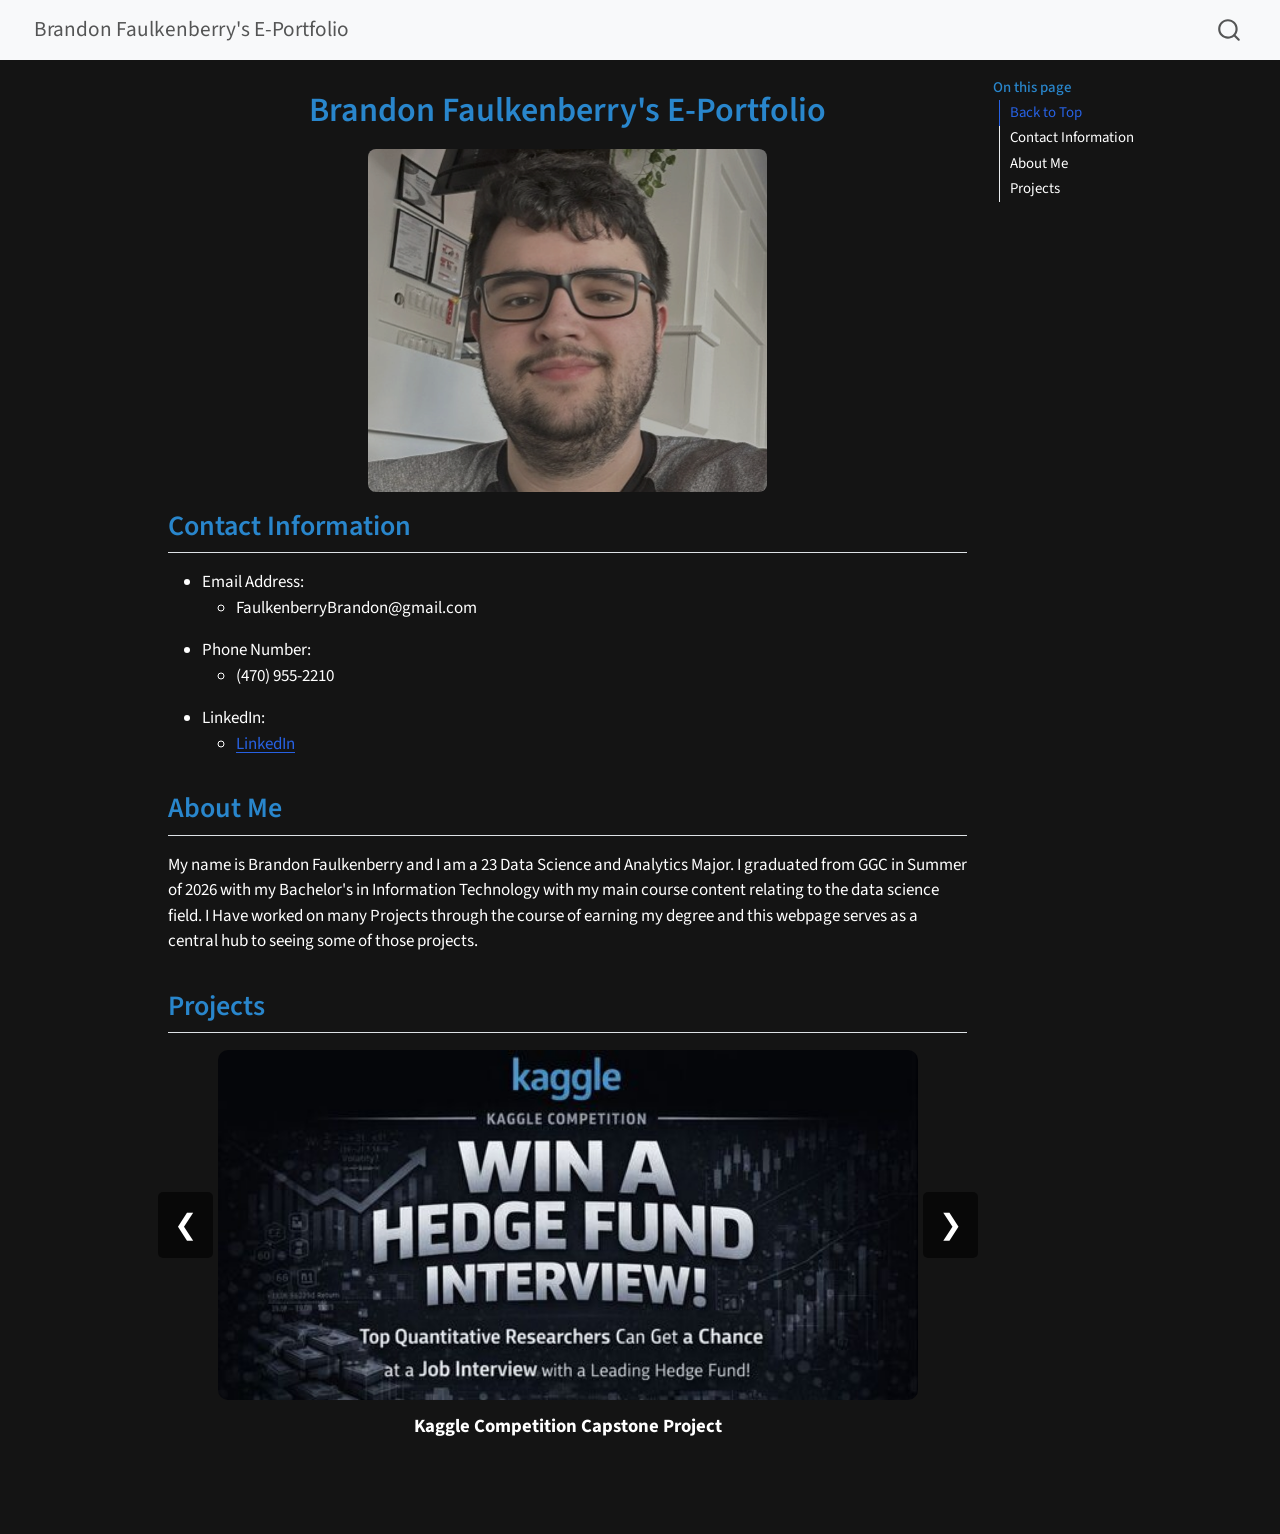
==== index.html @ 48047f2c "Add files via upload" ====
<!doctype html>
<html xmlns="http://www.w3.org/1999/xhtml" lang="en" xml:lang="en">
  <head>
    <meta charset="utf-8" />
    <meta name="generator" content="quarto-1.8.25" />

    <meta
      name="viewport"
      content="width=device-width, initial-scale=1.0, user-scalable=yes"
    />

    <title>Brandon Faulkenberry E-Portfolio</title>
    <style>
      code {
        white-space: pre-wrap;
      }
      span.smallcaps {
        font-variant: small-caps;
      }
      div.columns {
        display: flex;
        gap: min(4vw, 1.5em);
      }
      div.column {
        flex: auto;
        overflow-x: auto;
      }
      div.hanging-indent {
        margin-left: 1.5em;
        text-indent: -1.5em;
      }
      ul.task-list {
        list-style: none;
      }
      ul.task-list li input[type="checkbox"] {
        width: 0.8em;
        margin: 0 0.8em 0.2em -1em; /* quarto-specific, see https://github.com/quarto-dev/quarto-cli/issues/4556 */
        vertical-align: middle;
      }
    </style>

    <script src="site_libs/quarto-nav/quarto-nav.js"></script>
    <script src="site_libs/quarto-nav/headroom.min.js"></script>
    <script src="site_libs/clipboard/clipboard.min.js"></script>
    <script src="site_libs/quarto-search/autocomplete.umd.js"></script>
    <script src="site_libs/quarto-search/fuse.min.js"></script>
    <script src="site_libs/quarto-search/quarto-search.js"></script>
    <meta name="quarto:offset" content="./" />
    <script src="site_libs/quarto-html/quarto.js" type="module"></script>
    <script
      src="site_libs/quarto-html/tabsets/tabsets.js"
      type="module"
    ></script>
    <script src="site_libs/quarto-html/axe/axe-check.js" type="module"></script>
    <script src="site_libs/quarto-html/popper.min.js"></script>
    <script src="site_libs/quarto-html/tippy.umd.min.js"></script>
    <script src="site_libs/quarto-html/anchor.min.js"></script>
    <link href="site_libs/quarto-html/tippy.css" rel="stylesheet" />
    <link
      href="site_libs/quarto-html/quarto-syntax-highlighting-7b89279ff1a6dce999919e0e67d4d9ec.css"
      rel="stylesheet"
      id="quarto-text-highlighting-styles"
    />
    <script src="site_libs/bootstrap/bootstrap.min.js"></script>
    <link href="site_libs/bootstrap/bootstrap-icons.css" rel="stylesheet" />
    <link
      href="site_libs/bootstrap/bootstrap-e31584831b205ffbb2d98406f31c2a5b.min.css"
      rel="stylesheet"
      append-hash="true"
      id="quarto-bootstrap"
      data-mode="light"
    />
    <script id="quarto-search-options" type="application/json">
      {
        "location": "navbar",
        "copy-button": false,
        "collapse-after": 3,
        "panel-placement": "end",
        "type": "overlay",
        "limit": 50,
        "keyboard-shortcut": ["f", "/", "s"],
        "show-item-context": false,
        "language": {
          "search-no-results-text": "No results",
          "search-matching-documents-text": "matching documents",
          "search-copy-link-title": "Copy link to search",
          "search-hide-matches-text": "Hide additional matches",
          "search-more-match-text": "more match in this document",
          "search-more-matches-text": "more matches in this document",
          "search-clear-button-title": "Clear",
          "search-text-placeholder": "",
          "search-detached-cancel-button-title": "Cancel",
          "search-submit-button-title": "Submit",
          "search-label": "Search"
        }
      }
    </script>

    <link rel="stylesheet" href="styles.css" />
  </head>

  <body class="nav-fixed quarto-light">
    <div id="quarto-search-results"></div>
    <header id="quarto-header" class="headroom fixed-top">
      <nav class="navbar navbar-expand-lg" data-bs-theme="dark">
        <div class="navbar-container container-fluid">
          <div class="navbar-brand-container mx-auto">
            <a href="./index.html" class="navbar-brand navbar-brand-logo"> </a>
            <a class="navbar-brand" href="./index.html">
              <span class="navbar-title"
                >Brandon Faulkenberry's E-Portfolio</span
              >
            </a>
          </div>
          <div id="quarto-search" class="" title="Search"></div>
          <button
            class="navbar-toggler"
            type="button"
            data-bs-toggle="collapse"
            data-bs-target="#navbarCollapse"
            aria-controls="navbarCollapse"
            role="menu"
            aria-expanded="false"
            aria-label="Toggle navigation"
            onclick="
              if (window.quartoToggleHeadroom) {
                window.quartoToggleHeadroom();
              }
            "
          >
            <span class="navbar-toggler-icon"></span>
          </button>
          <!-- /navcollapse -->
          <div class="quarto-navbar-tools"></div>
        </div>
        <!-- /container-fluid -->
      </nav>
    </header>
    <!-- content -->
    <div
      id="quarto-content"
      class="quarto-container page-columns page-rows-contents page-layout-article page-navbar"
    >
      <!-- sidebar for quick access -->
      <!-- margin-sidebar -->
      <div id="quarto-margin-sidebar" class="sidebar margin-sidebar">
        <nav id="TOC" role="doc-toc" class="toc-active">
          <h2 id="toc-title">On this page</h2>

          <ul class="collapse">
            <li>
              <a
                href="#top-of-doc"
                id="toc-contact-info"
                class="nav-link active"
                data-scroll-target="#top-of-doc"
                >Back to Top</a
              >
              <a
                href="#contact-info"
                id="toc-contact-info"
                class="nav-link"
                data-scroll-target="#contact-info"
                >Contact Information</a
              >
            </li>
            <li>
              <a
                href="#about-me"
                id="toc-about-me"
                class="nav-link"
                data-scroll-target="#about-me"
                >About Me</a
              >
            </li>
            <li>
              <a
                href="#projects"
                id="toc-project"
                class="nav-link"
                data-scroll-target="#projects"
                >Projects</a
              >
            </li>
          </ul>
        </nav>
      </div>

      <!-- main area-->
      <main class="content" id="quarto-document-content">
        <header id="top-of-doc" class="quarto-title-block default">
          <div class="quarto-title">
            <h1 class="title" style="text-align: center;" data-anchor-id="top-of-doc">Brandon Faulkenberry's E-Portfolio</h1>
          </div>

          <div class="quarto-title-meta"></div>
        </header>

        <div class="img-card">
          <p>
            <img
              src="images/Brandon.png"
              class="standard-img"
              alt="Image of Brandon Faulkenberry"
            />
          </p>
        </div>
        <section id="contact-info" class="level2">
          <h2 class="anchored" data-anchor-id="contact-info">
            Contact Information
          </h2>
          <p>
            <ul>
                <li>Email Address:</li>
                <ul><li>FaulkenberryBrandon@gmail.com</li></ul>
                <li>Phone Number:</li>
                <ul><li>(470) 955-2210</li></ul>
                <li>LinkedIn:</li>
                <ul><li><a
                    href="https://www.linkedin.com/in/brandon-faulkenberry/"
                    target="_blank"
                  >LinkedIn</a></li></ul>
            </ul>
          </p>
        </section>
        <section id="about-me" class="level2">
          <h2 class="anchored" data-anchor-id="about-me">About Me</h2>
            <p>My name is Brandon Faulkenberry and I am a 23 Data Science and Analytics Major. I graduated from GGC in Summer of 2026 with my Bachelor's in Information Technology with my main course content relating 
                to the data science field. I Have worked on many Projects through the course of earning my degree and this webpage serves as a central hub to seeing some of those projects.</p>
          
        </section>
        <section id="projects" class="level2">
    <h2 class="anchored" data-anchor-id="projects">Projects</h2>

    <div class="carousel">

        <button class="carousel-btn prev">&#10094;</button>

        <div class="carousel-slide active">
            <a href="capstone_page.html">
                <img src="images/competition.png" alt="Capstone Project">
            </a>
            <p class="caption">Kaggle Competition Capstone Project</p>
        </div>

        <div class="carousel-slide">
            <a href="video-game-sales.html">
                <img src="images/The_Exponential_growth_of_video_game_sales.png" alt="Advanced Data Analytics Project">
            </a>
            <p class="caption">Advanced Data Analytics Solo Analysis Project</p>
        </div>

        <div class="carousel-slide">
            <a href="https://example.com/project3">
                <img src="images/project3.png" alt="Project 3">
            </a>
            <p class="caption">Data Visualization Project</p>
        </div>

        <button class="carousel-btn next">&#10095;</button>

    </div>
</section>
      </main>
      <!-- /main -->
       
    </div>
    <!-- /content -->
     <script src="scripts.js"></script>
  </body>
</html>
---- site_libs/quarto-html/tippy.css ----
.tippy-box[data-animation=fade][data-state=hidden]{opacity:0}[data-tippy-root]{max-width:calc(100vw - 10px)}.tippy-box{position:relative;background-color:#333;color:#fff;border-radius:4px;font-size:14px;line-height:1.4;white-space:normal;outline:0;transition-property:transform,visibility,opacity}.tippy-box[data-placement^=top]>.tippy-arrow{bottom:0}.tippy-box[data-placement^=top]>.tippy-arrow:before{bottom:-7px;left:0;border-width:8px 8px 0;border-top-color:initial;transform-origin:center top}.tippy-box[data-placement^=bottom]>.tippy-arrow{top:0}.tippy-box[data-placement^=bottom]>.tippy-arrow:before{top:-7px;left:0;border-width:0 8px 8px;border-bottom-color:initial;transform-origin:center bottom}.tippy-box[data-placement^=left]>.tippy-arrow{right:0}.tippy-box[data-placement^=left]>.tippy-arrow:before{border-width:8px 0 8px 8px;border-left-color:initial;right:-7px;transform-origin:center left}.tippy-box[data-placement^=right]>.tippy-arrow{left:0}.tippy-box[data-placement^=right]>.tippy-arrow:before{left:-7px;border-width:8px 8px 8px 0;border-right-color:initial;transform-origin:center right}.tippy-box[data-inertia][data-state=visible]{transition-timing-function:cubic-bezier(.54,1.5,.38,1.11)}.tippy-arrow{width:16px;height:16px;color:#333}.tippy-arrow:before{content:"";position:absolute;border-color:transparent;border-style:solid}.tippy-content{position:relative;padding:5px 9px;z-index:1}
---- site_libs/quarto-html/quarto-syntax-highlighting-7b89279ff1a6dce999919e0e67d4d9ec.css ----
/* quarto syntax highlight colors */
:root {
  --quarto-hl-ot-color: #003B4F;
  --quarto-hl-at-color: #657422;
  --quarto-hl-ss-color: #20794D;
  --quarto-hl-an-color: #5E5E5E;
  --quarto-hl-fu-color: #4758AB;
  --quarto-hl-st-color: #20794D;
  --quarto-hl-cf-color: #003B4F;
  --quarto-hl-op-color: #5E5E5E;
  --quarto-hl-er-color: #AD0000;
  --quarto-hl-bn-color: #AD0000;
  --quarto-hl-al-color: #AD0000;
  --quarto-hl-va-color: #111111;
  --quarto-hl-bu-color: inherit;
  --quarto-hl-ex-color: inherit;
  --quarto-hl-pp-color: #AD0000;
  --quarto-hl-in-color: #5E5E5E;
  --quarto-hl-vs-color: #20794D;
  --quarto-hl-wa-color: #5E5E5E;
  --quarto-hl-do-color: #5E5E5E;
  --quarto-hl-im-color: #00769E;
  --quarto-hl-ch-color: #20794D;
  --quarto-hl-dt-color: #AD0000;
  --quarto-hl-fl-color: #AD0000;
  --quarto-hl-co-color: #5E5E5E;
  --quarto-hl-cv-color: #5E5E5E;
  --quarto-hl-cn-color: #8f5902;
  --quarto-hl-sc-color: #5E5E5E;
  --quarto-hl-dv-color: #AD0000;
  --quarto-hl-kw-color: #003B4F;
}

/* other quarto variables */
:root {
  --quarto-font-monospace: SFMono-Regular, Menlo, Monaco, Consolas, "Liberation Mono", "Courier New", monospace;
}

/* syntax highlight based on Pandoc's rules */
pre > code.sourceCode > span {
  color: #003B4F;
}

code.sourceCode > span {
  color: #003B4F;
}

div.sourceCode,
div.sourceCode pre.sourceCode {
  color: #003B4F;
}

/* Normal */
code span {
  color: #003B4F;
}

/* Alert */
code span.al {
  color: #AD0000;
  font-style: inherit;
}

/* Annotation */
code span.an {
  color: #5E5E5E;
  font-style: inherit;
}

/* Attribute */
code span.at {
  color: #657422;
  font-style: inherit;
}

/* BaseN */
code span.bn {
  color: #AD0000;
  font-style: inherit;
}

/* BuiltIn */
code span.bu {
  font-style: inherit;
}

/* ControlFlow */
code span.cf {
  color: #003B4F;
  font-weight: bold;
  font-style: inherit;
}

/* Char */
code span.ch {
  color: #20794D;
  font-style: inherit;
}

/* Constant */
code span.cn {
  color: #8f5902;
  font-style: inherit;
}

/* Comment */
code span.co {
  color: #5E5E5E;
  font-style: inherit;
}

/* CommentVar */
code span.cv {
  color: #5E5E5E;
  font-style: italic;
}

/* Documentation */
code span.do {
  color: #5E5E5E;
  font-style: italic;
}

/* DataType */
code span.dt {
  color: #AD0000;
  font-style: inherit;
}

/* DecVal */
code span.dv {
  color: #AD0000;
  font-style: inherit;
}

/* Error */
code span.er {
  color: #AD0000;
  font-style: inherit;
}

/* Extension */
code span.ex {
  font-style: inherit;
}

/* Float */
code span.fl {
  color: #AD0000;
  font-style: inherit;
}

/* Function */
code span.fu {
  color: #4758AB;
  font-style: inherit;
}

/* Import */
code span.im {
  color: #00769E;
  font-style: inherit;
}

/* Information */
code span.in {
  color: #5E5E5E;
  font-style: inherit;
}

/* Keyword */
code span.kw {
  color: #003B4F;
  font-weight: bold;
  font-style: inherit;
}

/* Operator */
code span.op {
  color: #5E5E5E;
  font-style: inherit;
}

/* Other */
code span.ot {
  color: #003B4F;
  font-style: inherit;
}

/* Preprocessor */
code span.pp {
  color: #AD0000;
  font-style: inherit;
}

/* SpecialChar */
code span.sc {
  color: #5E5E5E;
  font-style: inherit;
}

/* SpecialString */
code span.ss {
  color: #20794D;
  font-style: inherit;
}

/* String */
code span.st {
  color: #20794D;
  font-style: inherit;
}

/* Variable */
code span.va {
  color: #111111;
  font-style: inherit;
}

/* VerbatimString */
code span.vs {
  color: #20794D;
  font-style: inherit;
}

/* Warning */
code span.wa {
  color: #5E5E5E;
  font-style: italic;
}

.prevent-inlining {
  content: "</";
}

/*# sourceMappingURL=3944bc705cfaf4c80e56f77c5205168a.css.map */
---- styles.css ----
@import url("https://fonts.googleapis.com/css2?family=Source+Sans+Pro:wght@300;400;600;700&display=swap");

/* Background and text */
html {
  scroll-behavior: smooth;
}

body {
  color: #ffffff !important;
  background-color: #141414 !important;
  font-family: "Source Sans Pro", sans-serif;
}

/*headings color */
h1,
h2,
h3 {
  color: #2986cc;
}

.img-card {
  text-align: center;
}

/*Title over images*/
.img-title {
  height: 60px;
  display: flex;
  align-items: center;
  justify-content: center;
  font-weight: bold;
  color: #2986cc;
}

/*Uniform image style within columns*/
.uniform-img {
  width: 100%;
  height: 250px;
  object-fit: cover;
  border-radius: 8px;
}

/*Full image options*/
.full-img {
  width: 50%;
  height: auto;
  object-fit: contain;
}

.extra-img {
  width: 90%;
  object-fit: contain;
  height: auto;
}

/* add hover effect to images */
.uniform-img:hover {
  opacity: 1;
  transform: scale(1.2);
  transition: 0.2s ease;
  cursor: pointer;
}

.full-img:hover {
  opacity: 1;
  transform: scale(1.2);
  transition: 0.2s ease;
  cursor: pointer;
}

.extra-img:hover {
  opacity: 1;
  transform: scale(1.2);
  transition: 0.2s ease;
  cursor: pointer;
}

img {
  transition: transform 0.2s ease;
}

.standard-img {
  width: 50%;
  height: auto;
  object-fit: contain;
  border-radius: 8px;
}

.standard-img:hover {
  opacity: 1;
  transform: scale(1.1);
  transition: 0.2s ease;
}

/*Handling the Carousel effect*/
.carousel {
  position: relative;
  width: 700px;
  margin: auto;
  text-align: center;
}

.carousel-slide {
  display: none;
}

.carousel-slide.active {
  display: block;
}

.carousel img {
  width: 100%;
  max-height: 400px;
  object-fit: contain;
  border-radius: 10px;
}

.caption {
  margin-top: 12px;
  font-size: 1.1rem;
  font-weight: bold;
}

.carousel-btn {
  position: absolute;
  top: 45%;
  transform: translateY(-50%);
  background: rgba(0, 0, 0, 0.6);
  color: white;
  border: none;
  font-size: 28px;
  padding: 12px 16px;
  cursor: pointer;
  border-radius: 5px;
}

.prev {
  left: -60px;
}

.next {
  right: -60px;
}

.carousel-btn:hover {
  background: rgba(0, 0, 0, 0.85);
}

/*Code format  Handling*/
pre.sourceCode,
div.sourceCode,
pre {
  background-color: inherit !important;
  color: white !important;
}

pre code {
  background: transparent !important;
  color: white !important;
}
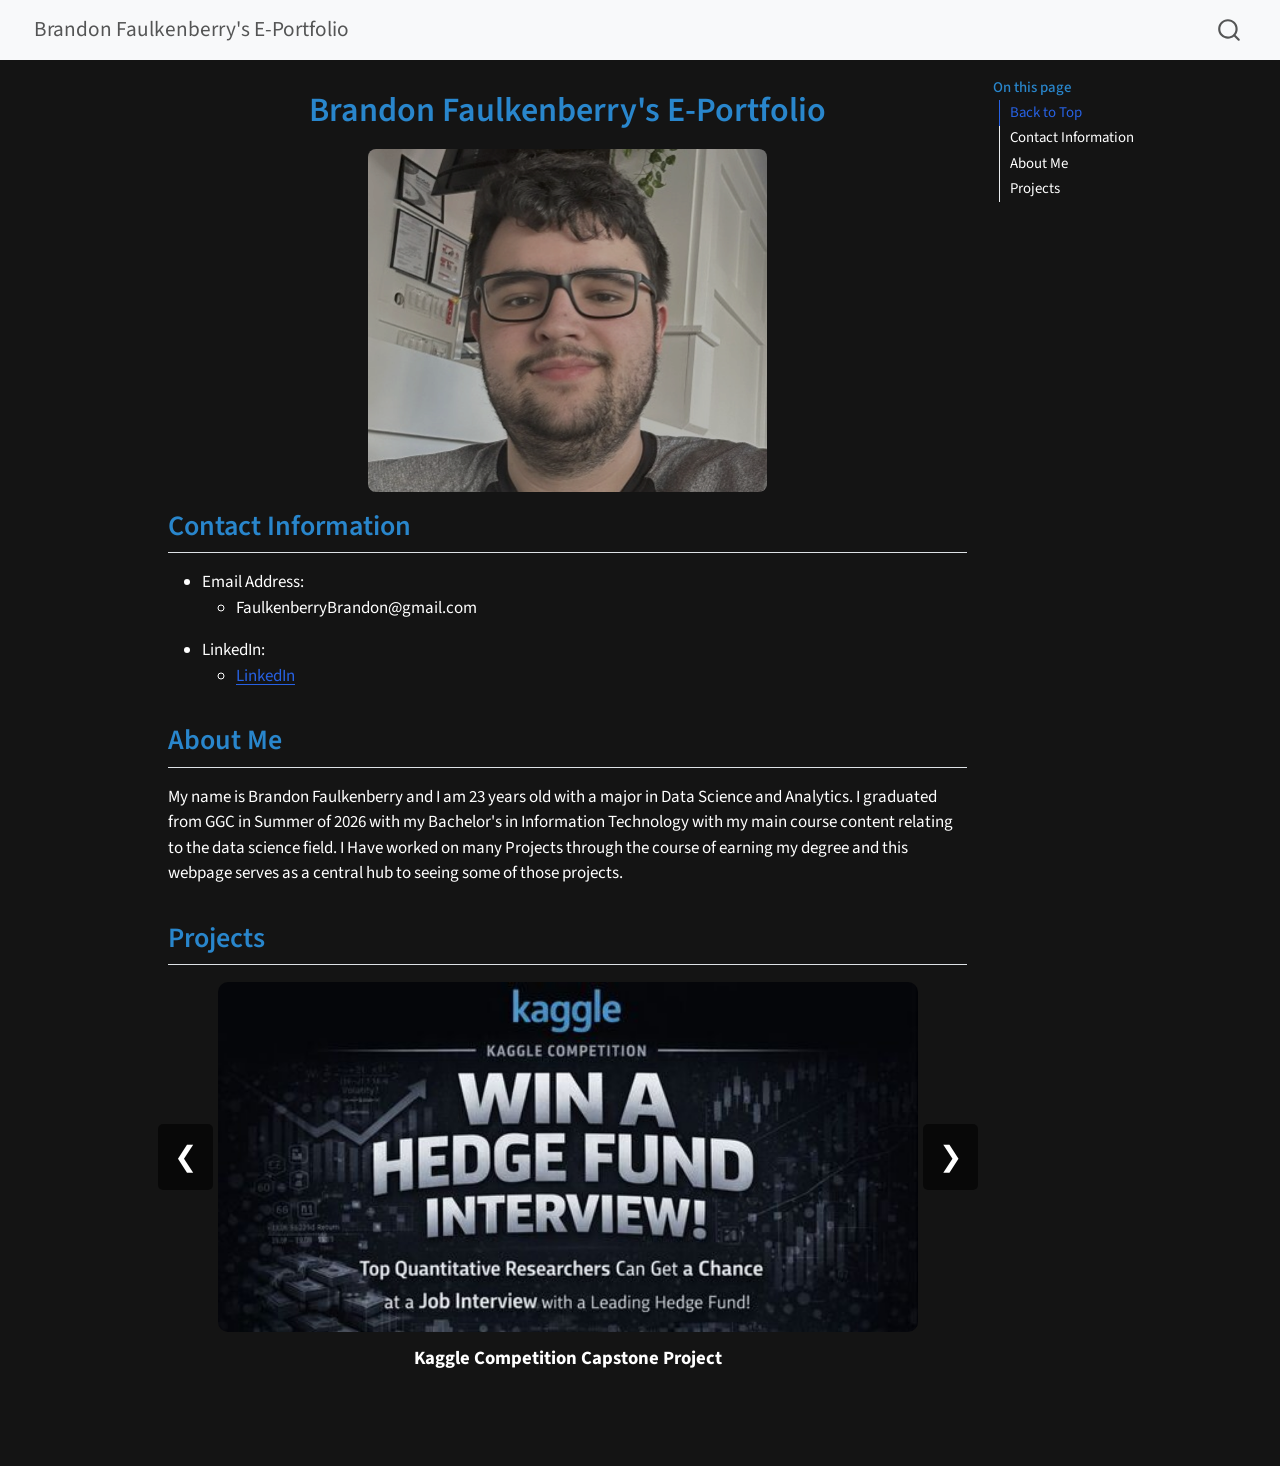
==== commit 58e55758: "Fix HTML encoding issues in index.html" ====
--- a/index.html
+++ b/index.html
@@ -213,8 +213,6 @@
             <ul>
                 <li>Email Address:</li>
                 <ul><li>FaulkenberryBrandon@gmail.com</li></ul>
-                <li>Phone Number:</li>
-                <ul><li>(470) 955-2210</li></ul>
                 <li>LinkedIn:</li>
                 <ul><li><a
                     href="https://www.linkedin.com/in/brandon-faulkenberry/"
@@ -225,7 +223,7 @@
         </section>
         <section id="about-me" class="level2">
           <h2 class="anchored" data-anchor-id="about-me">About Me</h2>
-            <p>My name is Brandon Faulkenberry and I am a 23 Data Science and Analytics Major. I graduated from GGC in Summer of 2026 with my Bachelor's in Information Technology with my main course content relating 
+            <p>My name is Brandon Faulkenberry and I am 23 years old with a major in Data Science and Analytics. I graduated from GGC in Summer of 2026 with my Bachelor's in Information Technology with my main course content relating 
                 to the data science field. I Have worked on many Projects through the course of earning my degree and this webpage serves as a central hub to seeing some of those projects.</p>
           
         </section>
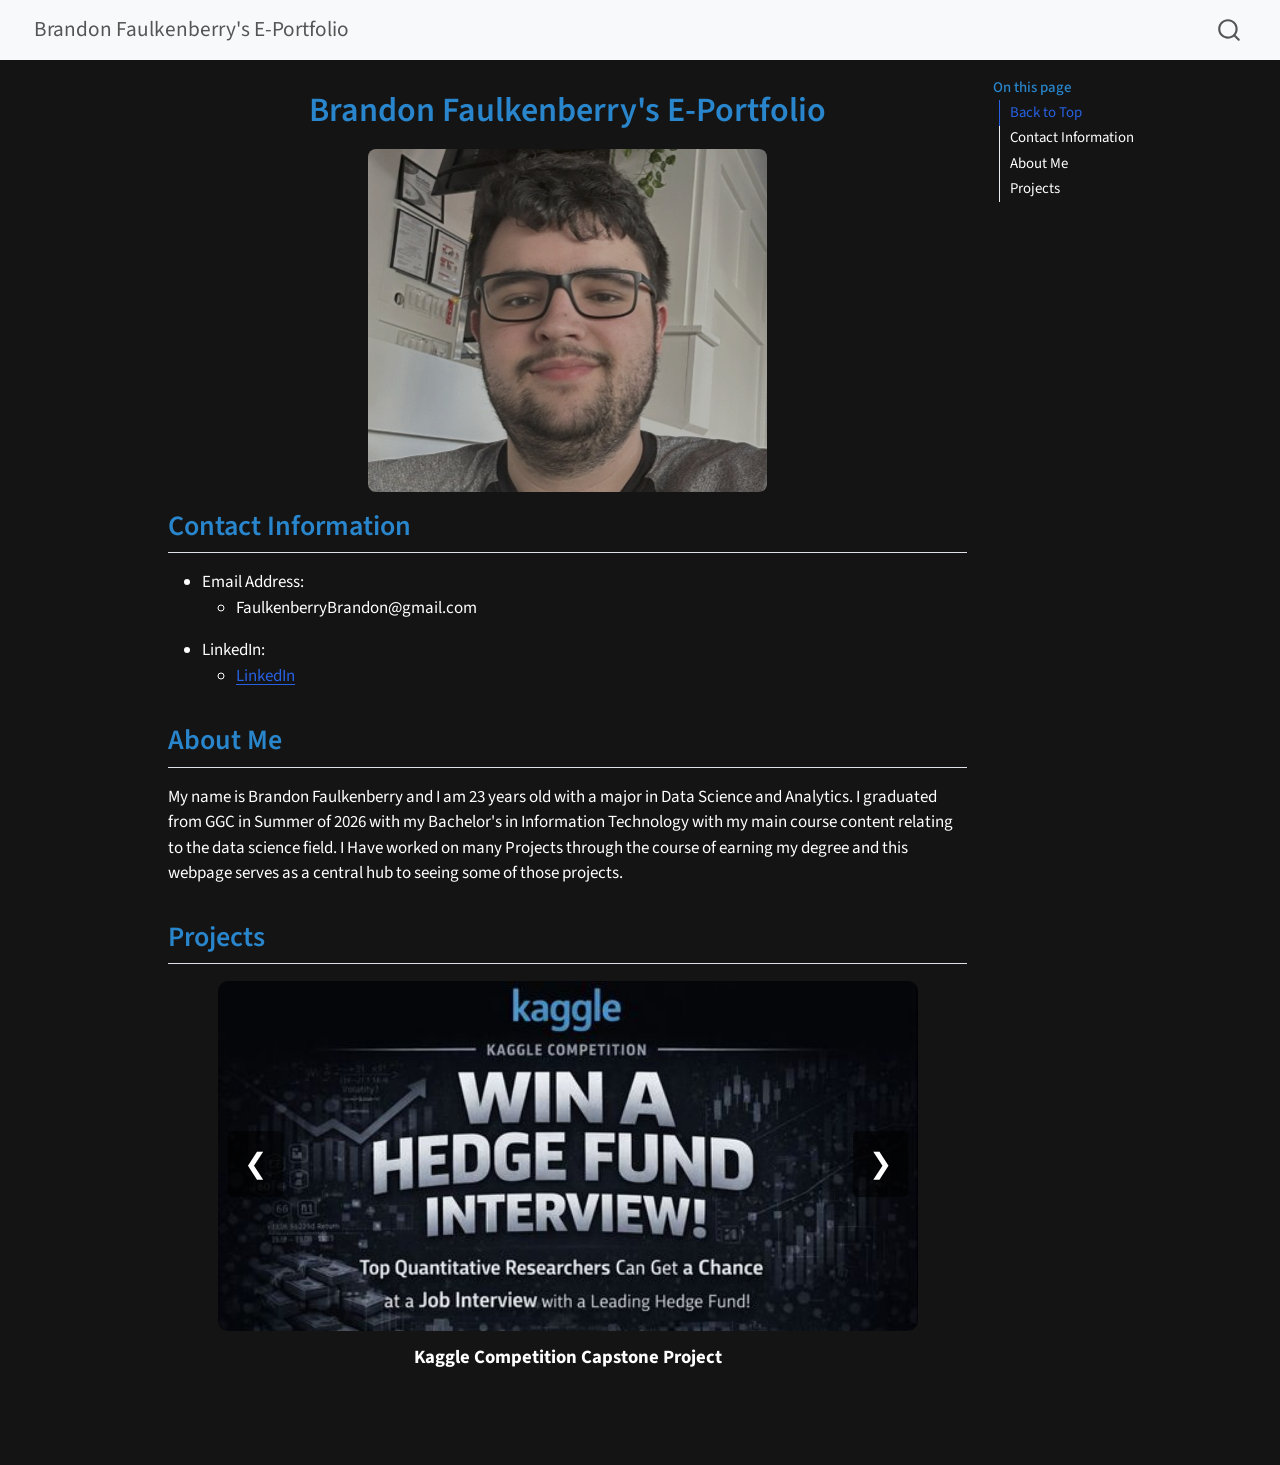
==== commit 0963e46b: "Add files via upload" ====
--- a/index.html
+++ b/index.html
@@ -227,32 +227,36 @@
                 to the data science field. I Have worked on many Projects through the course of earning my degree and this webpage serves as a central hub to seeing some of those projects.</p>
           
         </section>
-        <section id="projects" class="level2">
-    <h2 class="anchored" data-anchor-id="projects">Projects</h2>
+  <section id="projects" class="level2">
+    <h2>Projects</h2>
 
     <div class="carousel">
 
         <button class="carousel-btn prev">&#10094;</button>
 
-        <div class="carousel-slide active">
-            <a href="capstone_page.html">
-                <img src="images/competition.png" alt="Capstone Project">
-            </a>
-            <p class="caption">Kaggle Competition Capstone Project</p>
-        </div>
-
-        <div class="carousel-slide">
-            <a href="video-game-sales.html">
-                <img src="images/The_Exponential_growth_of_video_game_sales.png" alt="Advanced Data Analytics Project">
-            </a>
-            <p class="caption">Advanced Data Analytics Solo Analysis Project</p>
-        </div>
-
-        <div class="carousel-slide">
-            <a href="https://example.com/project3">
-                <img src="images/project3.png" alt="Project 3">
-            </a>
-            <p class="caption">Data Visualization Project</p>
+        <div class="carousel-track">
+
+            <div class="carousel-slide">
+                <a href="capstone_page.html">
+                    <img src="images/competition.png" alt="Capstone Project">
+                </a>
+                <p class="caption">Kaggle Competition Capstone Project</p>
+            </div>
+
+            <div class="carousel-slide">
+                <a href="video-game-sales.html">
+                    <img src="images/The_Exponential_growth_of_video_game_sales.png" alt="Advanced Data Analytics Project">
+                </a>
+                <p class="caption">Advanced Data Analytics Solo Analysis Project</p>
+            </div>
+
+            <div class="carousel-slide">
+                <a href="https://example.com/project3">
+                    <img src="images/project3.png" alt="Project 3">
+                </a>
+                <p class="caption">Data Visualization Project</p>
+            </div>
+
         </div>
 
         <button class="carousel-btn next">&#10095;</button>
--- a/styles.css
+++ b/styles.css
@@ -94,56 +94,60 @@
 
 /*Handling the Carousel effect*/
 .carousel {
-  position: relative;
-  width: 700px;
-  margin: auto;
-  text-align: center;
+    position: relative;
+    width: 700px;
+    margin: auto;
+    overflow: hidden;
+}
+
+.carousel-track {
+    display: flex;
+    transition: transform 0.5s ease-in-out;
 }
 
 .carousel-slide {
-  display: none;
-}
-
-.carousel-slide.active {
-  display: block;
+    min-width: 100%;
+    box-sizing: border-box;
+    text-align: center;
 }
 
 .carousel img {
-  width: 100%;
-  max-height: 400px;
-  object-fit: contain;
-  border-radius: 10px;
+    width: 100%;
+    max-height: 400px;
+    object-fit: contain;
+    border-radius: 10px;
 }
 
 .caption {
-  margin-top: 12px;
-  font-size: 1.1rem;
-  font-weight: bold;
+    margin-top: 12px;
+    font-size: 1.1rem;
+    font-weight: bold;
 }
 
 .carousel-btn {
-  position: absolute;
-  top: 45%;
-  transform: translateY(-50%);
-  background: rgba(0, 0, 0, 0.6);
-  color: white;
-  border: none;
-  font-size: 28px;
-  padding: 12px 16px;
-  cursor: pointer;
-  border-radius: 5px;
+    position: absolute;
+    top: 45%;
+    transform: translateY(-50%);
+    background: rgba(0,0,0,.6);
+    color: white;
+    border: none;
+    font-size: 28px;
+    padding: 12px 16px;
+    cursor: pointer;
+    border-radius: 5px;
+    z-index: 2;
 }
 
 .prev {
-  left: -60px;
+    left: 10px;
 }
 
 .next {
-  right: -60px;
+    right: 10px;
 }
 
 .carousel-btn:hover {
-  background: rgba(0, 0, 0, 0.85);
+    background: rgba(0,0,0,.85);
 }
 
 /*Code format  Handling*/
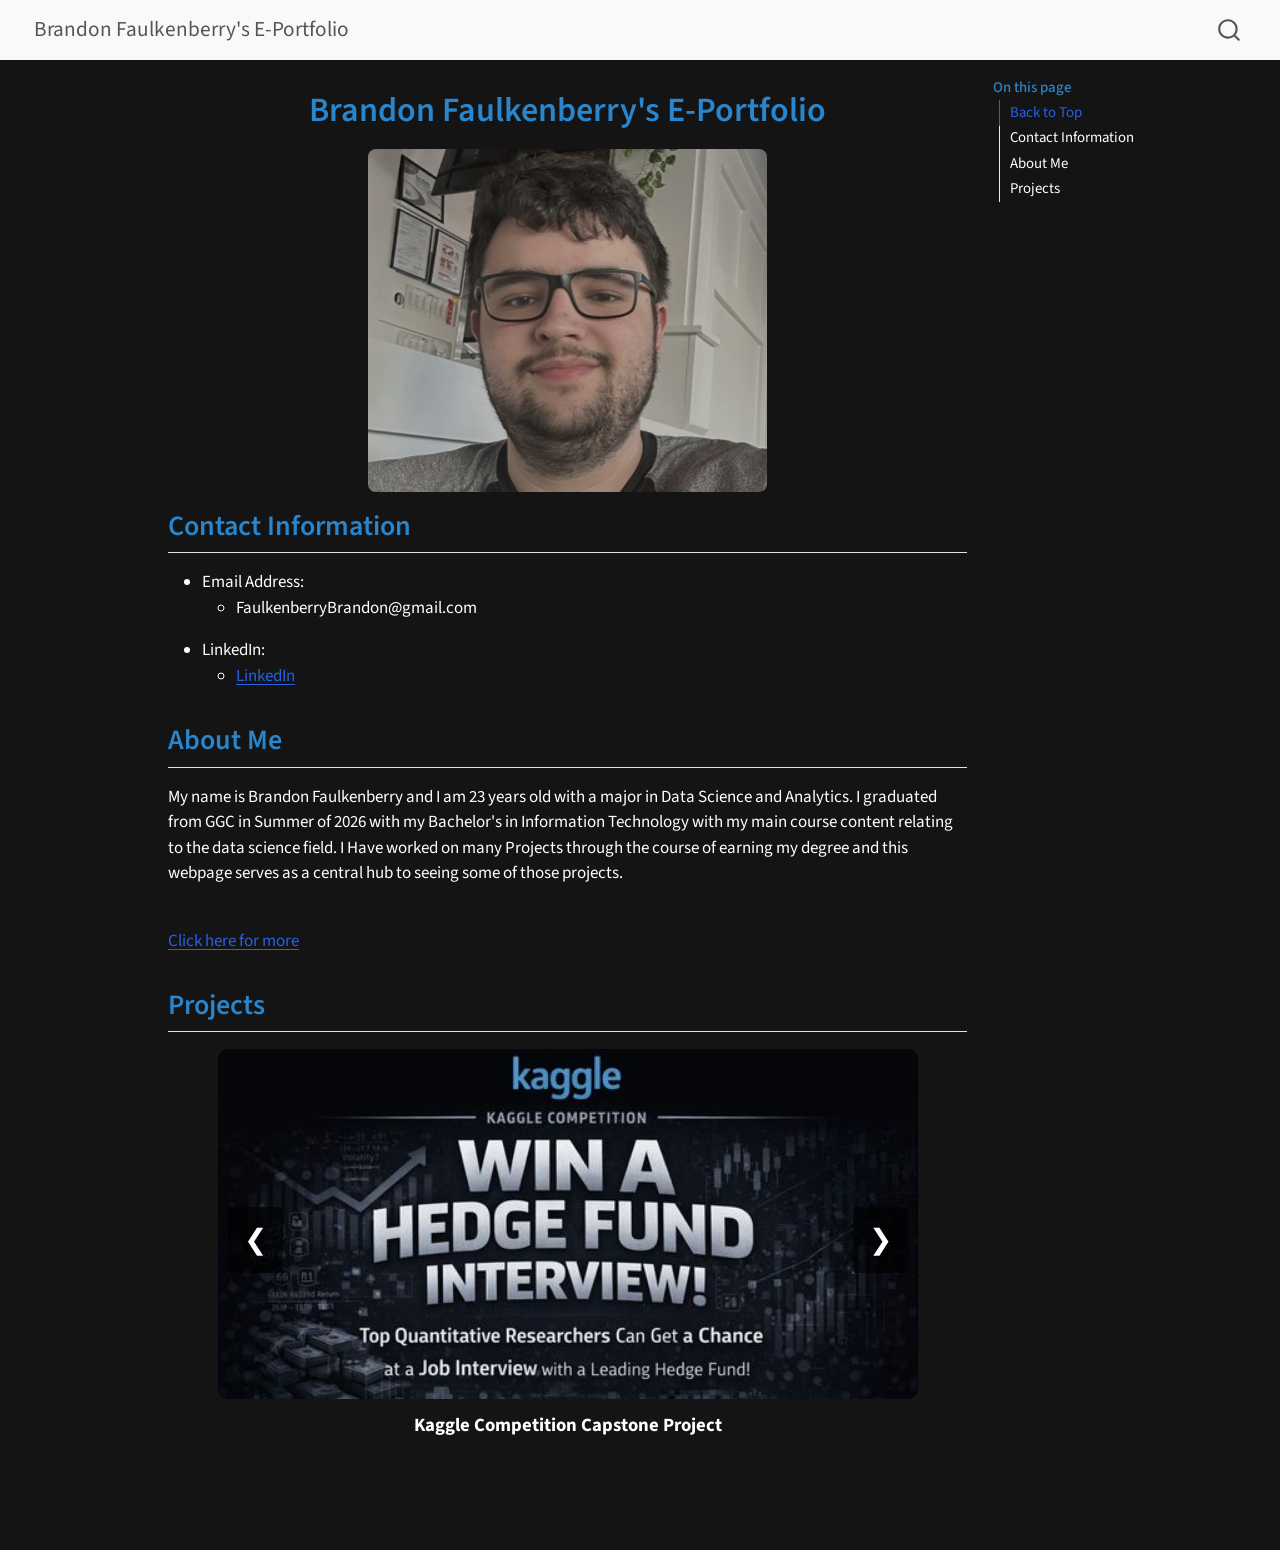
==== commit 045067cc: "Add files via upload" ====
--- a/index.html
+++ b/index.html
@@ -225,6 +225,8 @@
           <h2 class="anchored" data-anchor-id="about-me">About Me</h2>
             <p>My name is Brandon Faulkenberry and I am 23 years old with a major in Data Science and Analytics. I graduated from GGC in Summer of 2026 with my Bachelor's in Information Technology with my main course content relating 
                 to the data science field. I Have worked on many Projects through the course of earning my degree and this webpage serves as a central hub to seeing some of those projects.</p>
+                <br />
+                <a href="about_me.html">Click here for more</a>
           
         </section>
   <section id="projects" class="level2">
@@ -251,10 +253,10 @@
             </div>
 
             <div class="carousel-slide">
-                <a href="https://example.com/project3">
-                    <img src="images/project3.png" alt="Project 3">
+                <a href="webpage-project.html">
+                    <img src="images/Owned_domain.png" alt="Webpage development project">
                 </a>
-                <p class="caption">Data Visualization Project</p>
+                <p class="caption">Webpage development project</p>
             </div>
 
         </div>
--- a/styles.css
+++ b/styles.css
@@ -18,6 +18,20 @@
   color: #2986cc;
 }
 
+.team-row {
+  display: flex;
+  justify-content: center;
+  align-items: flex-start;
+  gap: 20px;
+  flex-wrap: nowrap;
+}
+
+.team-member {
+  flex: 1;
+  max-width: 250px;
+  text-align: center;
+}
+
 .img-card {
   text-align: center;
 }
@@ -94,60 +108,60 @@
 
 /*Handling the Carousel effect*/
 .carousel {
-    position: relative;
-    width: 700px;
-    margin: auto;
-    overflow: hidden;
+  position: relative;
+  width: 700px;
+  margin: auto;
+  overflow: hidden;
 }
 
 .carousel-track {
-    display: flex;
-    transition: transform 0.5s ease-in-out;
+  display: flex;
+  transition: transform 0.5s ease-in-out;
 }
 
 .carousel-slide {
-    min-width: 100%;
-    box-sizing: border-box;
-    text-align: center;
+  min-width: 100%;
+  box-sizing: border-box;
+  text-align: center;
 }
 
 .carousel img {
-    width: 100%;
-    max-height: 400px;
-    object-fit: contain;
-    border-radius: 10px;
+  width: 100%;
+  max-height: 400px;
+  object-fit: contain;
+  border-radius: 10px;
 }
 
 .caption {
-    margin-top: 12px;
-    font-size: 1.1rem;
-    font-weight: bold;
+  margin-top: 12px;
+  font-size: 1.1rem;
+  font-weight: bold;
 }
 
 .carousel-btn {
-    position: absolute;
-    top: 45%;
-    transform: translateY(-50%);
-    background: rgba(0,0,0,.6);
-    color: white;
-    border: none;
-    font-size: 28px;
-    padding: 12px 16px;
-    cursor: pointer;
-    border-radius: 5px;
-    z-index: 2;
+  position: absolute;
+  top: 45%;
+  transform: translateY(-50%);
+  background: rgba(0, 0, 0, 0.6);
+  color: white;
+  border: none;
+  font-size: 28px;
+  padding: 12px 16px;
+  cursor: pointer;
+  border-radius: 5px;
+  z-index: 2;
 }
 
 .prev {
-    left: 10px;
+  left: 10px;
 }
 
 .next {
-    right: 10px;
+  right: 10px;
 }
 
 .carousel-btn:hover {
-    background: rgba(0,0,0,.85);
+  background: rgba(0, 0, 0, 0.85);
 }
 
 /*Code format  Handling*/
@@ -162,3 +176,82 @@
   background: transparent !important;
   color: white !important;
 }
+
+/* Form formatting */
+/* Contact Form */
+
+.contact-form {
+  display: flex;
+  flex-direction: column;
+  gap: 15px;
+  max-width: 700px;
+  margin: 30px auto;
+}
+
+.contact-form label {
+  font-weight: bold;
+  color: #ffffff;
+}
+
+.contact-form input,
+.contact-form textarea {
+  padding: 12px;
+  font-size: 16px;
+  border: 2px solid #2986cc;
+  border-radius: 8px;
+  background-color: #222;
+  color: white;
+  font-family: inherit;
+}
+
+.contact-form input:focus,
+.contact-form textarea:focus {
+  outline: none;
+  border-color: #66b3ff;
+}
+
+.contact-form textarea {
+  resize: vertical;
+  min-height: 150px;
+}
+
+.contact-form button {
+  padding: 12px;
+  font-size: 16px;
+  font-weight: bold;
+  background-color: #2986cc;
+  color: white;
+  border: none;
+  border-radius: 8px;
+  cursor: pointer;
+  transition: background-color 0.3s ease;
+}
+
+.contact-form button:hover {
+  background-color: #1f6fb0;
+}
+
+.contact-form button[type="reset"] {
+  background-color: #555;
+}
+
+.contact-form button[type="reset"]:hover {
+  background-color: #777;
+}
+
+/*requirements page*/
+.background-section {
+  background-image: url("images/background.png");
+  background-size: cover;
+  background-position: center;
+  padding: 60px;
+  border-radius: 15px;
+  margin: 30px 0;
+}
+
+.background-content {
+  background-color: rgba(255, 255, 255, 0.85);
+  color: black;
+  padding: 25px;
+  border-radius: 10px;
+}
